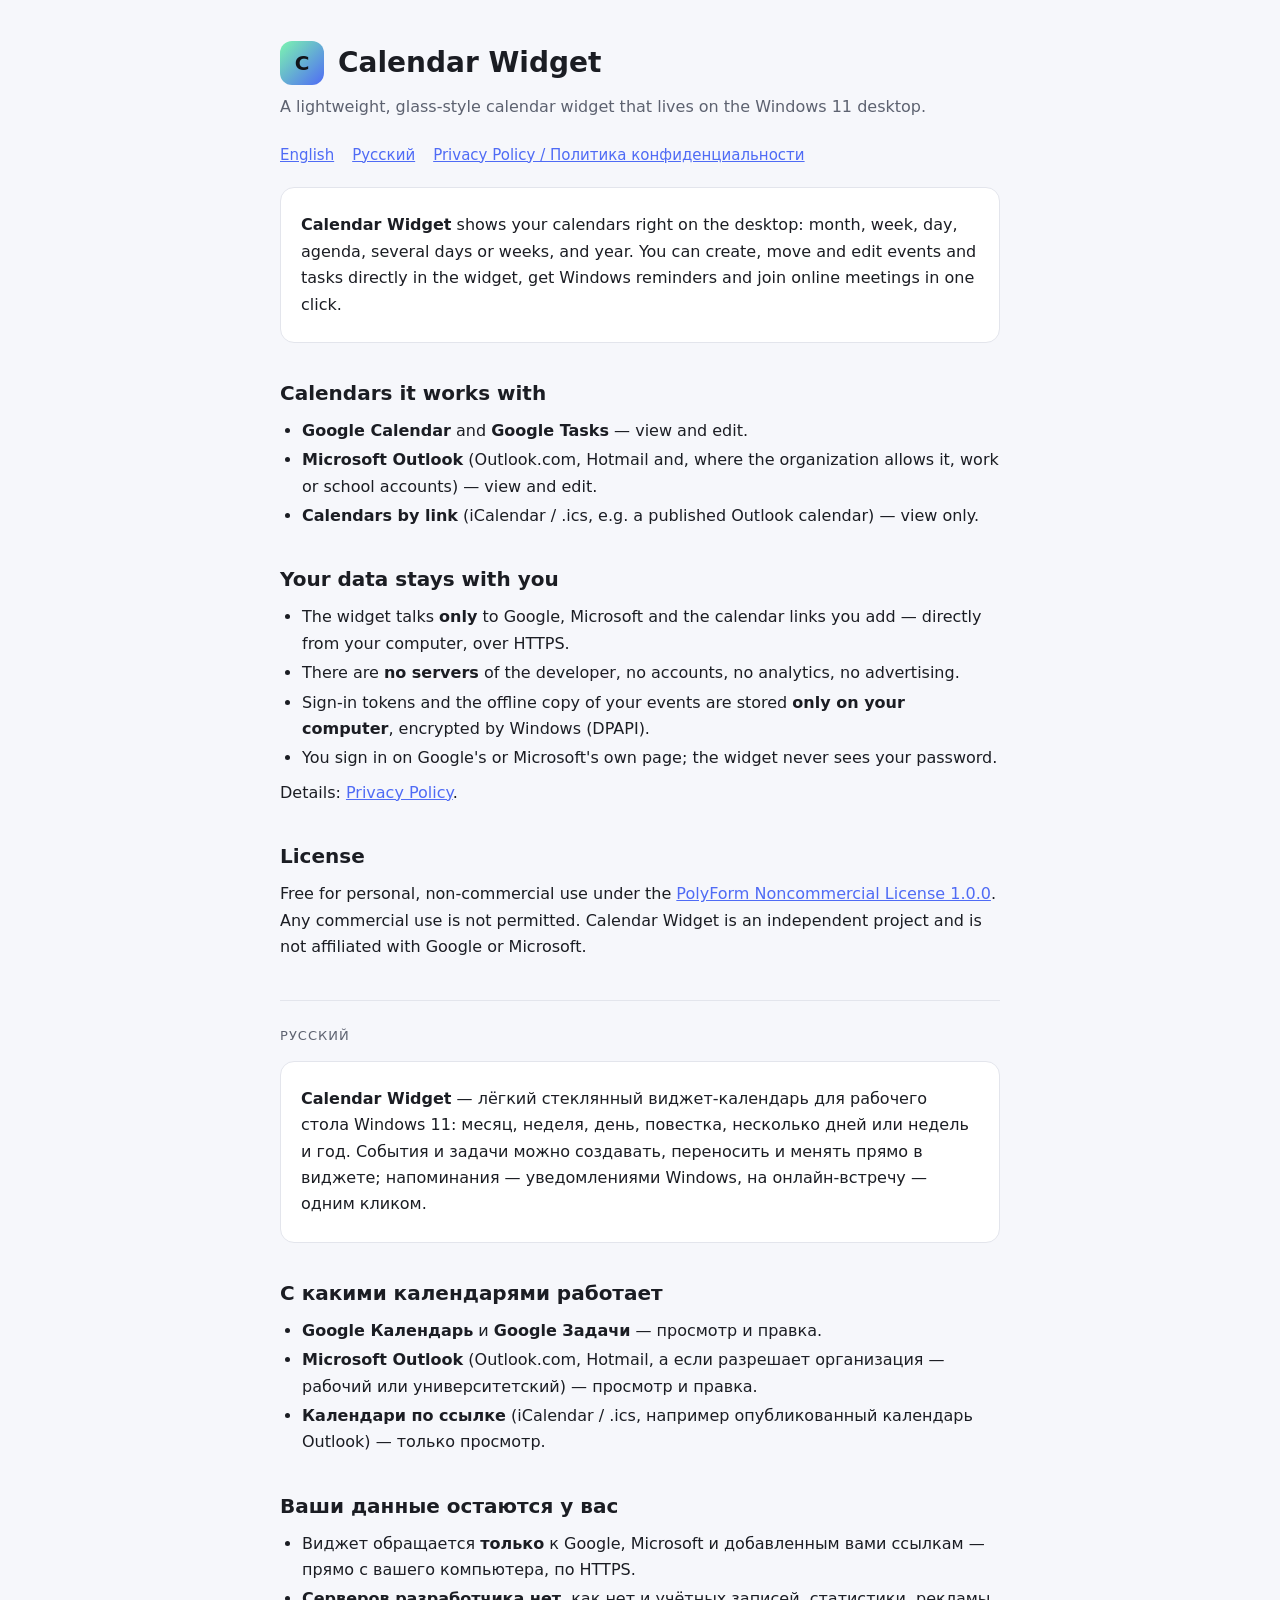
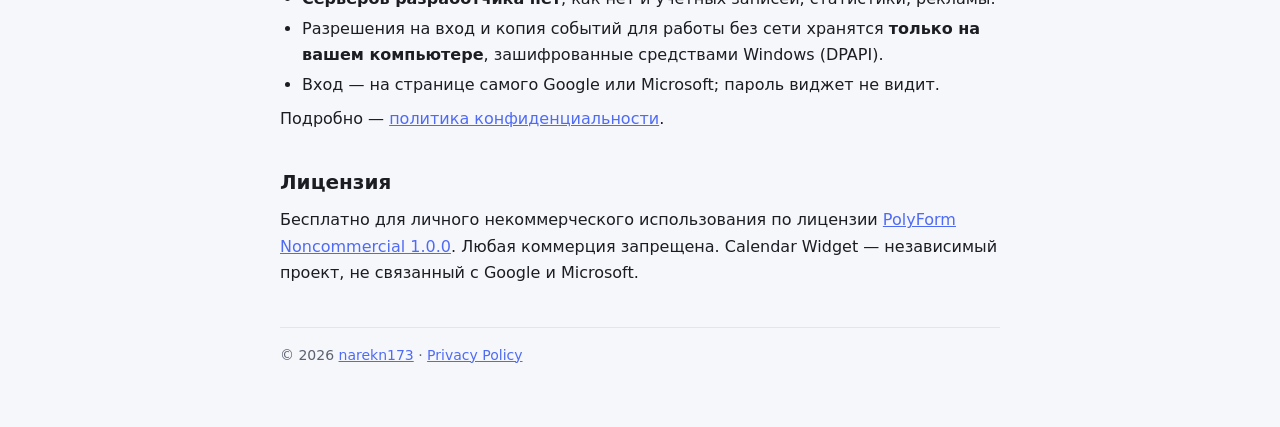
==== calendar-widget/index.html @ b2a7fce1 "Calendar Widget: about page and privacy policy" ====
<!doctype html>
<html lang="en">
<head>
<meta charset="utf-8">
<meta name="viewport" content="width=device-width, initial-scale=1">
<title>Calendar Widget — a calendar widget for Windows 11</title>
<meta name="description" content="Calendar Widget: a lightweight glass calendar widget for the Windows 11 desktop. Google Calendar, Google Tasks and Outlook.">
<link rel="stylesheet" href="style.css">
</head>
<body>
<main>
<header><div class="logo">C</div><h1>Calendar Widget</h1></header>
<p class="lead">A lightweight, glass-style calendar widget that lives on the Windows 11 desktop.</p>
<nav><a href="#en">English</a><a href="#ru">Русский</a><a href="privacy.html">Privacy Policy / Политика конфиденциальности</a></nav>

<section id="en">
<div class="card">
<p><b>Calendar Widget</b> shows your calendars right on the desktop: month, week, day, agenda, several days or weeks, and year.
You can create, move and edit events and tasks directly in the widget, get Windows reminders and join online meetings in one click.</p>
</div>
<h2>Calendars it works with</h2>
<ul>
<li><b>Google Calendar</b> and <b>Google Tasks</b> — view and edit.</li>
<li><b>Microsoft Outlook</b> (Outlook.com, Hotmail and, where the organization allows it, work or school accounts) — view and edit.</li>
<li><b>Calendars by link</b> (iCalendar / .ics, e.g. a published Outlook calendar) — view only.</li>
</ul>
<h2>Your data stays with you</h2>
<ul>
<li>The widget talks <b>only</b> to Google, Microsoft and the calendar links you add — directly from your computer, over HTTPS.</li>
<li>There are <b>no servers</b> of the developer, no accounts, no analytics, no advertising.</li>
<li>Sign-in tokens and the offline copy of your events are stored <b>only on your computer</b>, encrypted by Windows (DPAPI).</li>
<li>You sign in on Google's or Microsoft's own page; the widget never sees your password.</li>
</ul>
<p>Details: <a href="privacy.html">Privacy Policy</a>.</p>
<h2>License</h2>
<p>Free for personal, non-commercial use under the <a href="https://polyformproject.org/licenses/noncommercial/1.0.0/">PolyForm Noncommercial License 1.0.0</a>.
Any commercial use is not permitted. Calendar Widget is an independent project and is not affiliated with Google or Microsoft.</p>
</section>

<section id="ru">
<div class="lang">Русский</div>
<div class="card">
<p><b>Calendar Widget</b> — лёгкий стеклянный виджет-календарь для рабочего стола Windows 11: месяц, неделя, день, повестка, несколько дней
или недель и год. События и задачи можно создавать, переносить и менять прямо в виджете; напоминания — уведомлениями Windows,
на онлайн-встречу — одним кликом.</p>
</div>
<h2>С какими календарями работает</h2>
<ul>
<li><b>Google Календарь</b> и <b>Google Задачи</b> — просмотр и правка.</li>
<li><b>Microsoft Outlook</b> (Outlook.com, Hotmail, а если разрешает организация — рабочий или университетский) — просмотр и правка.</li>
<li><b>Календари по ссылке</b> (iCalendar / .ics, например опубликованный календарь Outlook) — только просмотр.</li>
</ul>
<h2>Ваши данные остаются у вас</h2>
<ul>
<li>Виджет обращается <b>только</b> к Google, Microsoft и добавленным вами ссылкам — прямо с вашего компьютера, по HTTPS.</li>
<li><b>Серверов разработчика нет</b>, как нет и учётных записей, статистики, рекламы.</li>
<li>Разрешения на вход и копия событий для работы без сети хранятся <b>только на вашем компьютере</b>, зашифрованные средствами Windows (DPAPI).</li>
<li>Вход — на странице самого Google или Microsoft; пароль виджет не видит.</li>
</ul>
<p>Подробно — <a href="privacy.html#ru">политика конфиденциальности</a>.</p>
<h2>Лицензия</h2>
<p>Бесплатно для личного некоммерческого использования по лицензии <a href="https://polyformproject.org/licenses/noncommercial/1.0.0/">PolyForm Noncommercial 1.0.0</a>.
Любая коммерция запрещена. Calendar Widget — независимый проект, не связанный с Google и Microsoft.</p>
</section>

<footer>© 2026 <a href="https://github.com/narekn173">narekn173</a> · <a href="privacy.html">Privacy Policy</a></footer>
</main>
</body>
</html>
---- calendar-widget/style.css ----
:root{color-scheme:light dark;--bg:#f6f7fb;--card:#fff;--text:#1b1d23;--muted:#5d6270;--line:#e3e5ec;--accent:#4f6bf5}
@media (prefers-color-scheme:dark){:root{--bg:#12141a;--card:#1b1e27;--text:#edeff3;--muted:#9aa0ad;--line:#2a2e3a;--accent:#7cf5b0}}
*{box-sizing:border-box}
body{margin:0;background:var(--bg);color:var(--text);font:16px/1.65 "Segoe UI Variable Text","Segoe UI",system-ui,-apple-system,sans-serif}
main{max-width:760px;margin:0 auto;padding:40px 20px 60px}
header{display:flex;align-items:center;gap:14px;margin-bottom:8px}
.logo{width:44px;height:44px;border-radius:12px;background:linear-gradient(135deg,#7cf5b0,#4f6bf5);display:grid;place-items:center;color:#12141a;font-weight:800;font-size:20px}
h1{font-size:28px;margin:0}
h2{font-size:20px;margin:34px 0 8px}
h3{font-size:16px;margin:22px 0 4px}
p{margin:8px 0}
.lead{color:var(--muted);margin:4px 0 22px}
.card{background:var(--card);border:1px solid var(--line);border-radius:14px;padding:16px 20px;margin:14px 0}
ul{margin:6px 0;padding-left:22px}
li{margin:3px 0}
a{color:var(--accent)}
nav{display:flex;flex-wrap:wrap;gap:8px 18px;margin:0 0 20px;font-size:15px}
.lang{font-size:13px;color:var(--muted);text-transform:uppercase;letter-spacing:.08em;margin-top:40px;border-top:1px solid var(--line);padding-top:24px}
code{font-family:Consolas,monospace;font-size:14px;background:var(--card);border:1px solid var(--line);border-radius:6px;padding:1px 6px}
footer{color:var(--muted);font-size:14px;margin-top:40px;border-top:1px solid var(--line);padding-top:16px}
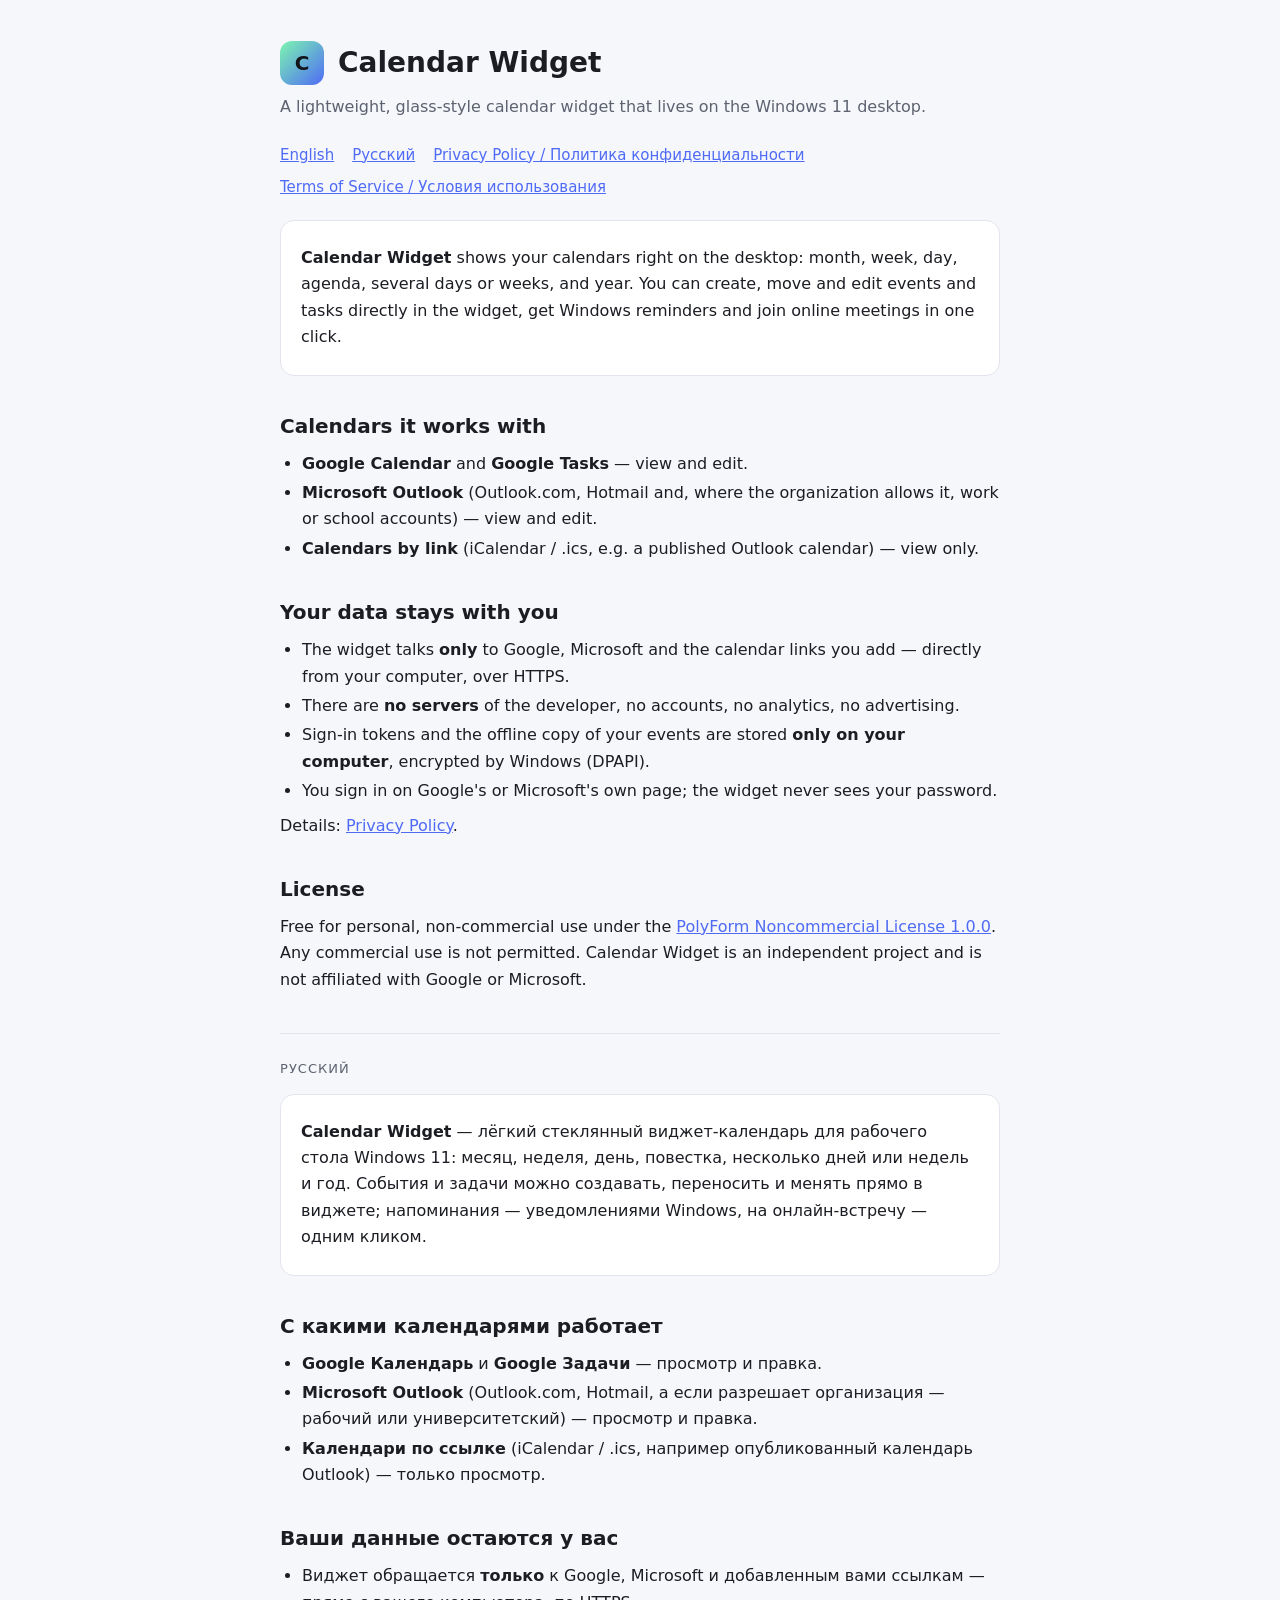
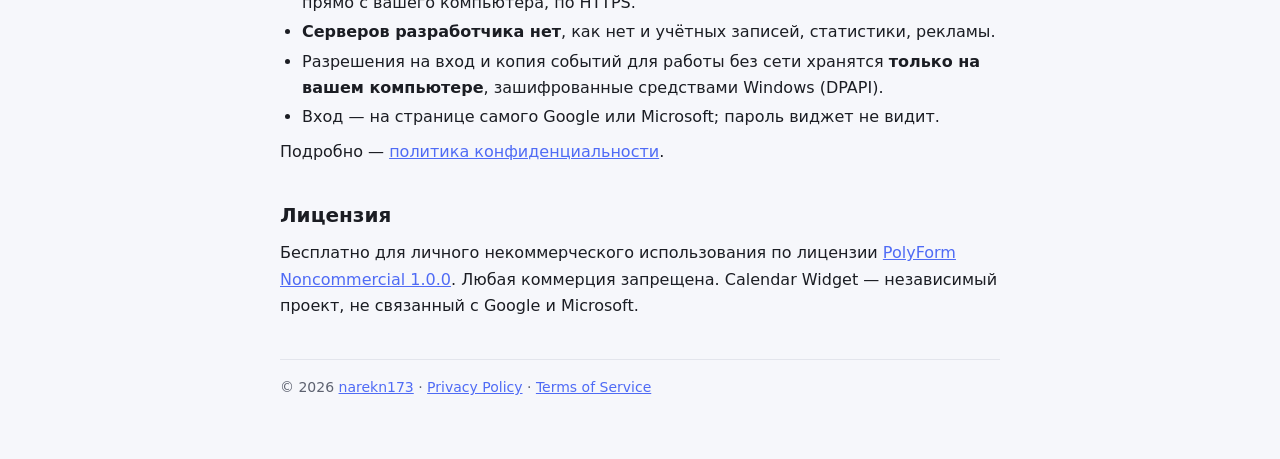
==== commit 93d514d2: "Calendar Widget: link the terms of service" ====
--- a/calendar-widget/index.html
+++ b/calendar-widget/index.html
@@ -11,7 +11,7 @@
 <main>
 <header><div class="logo">C</div><h1>Calendar Widget</h1></header>
 <p class="lead">A lightweight, glass-style calendar widget that lives on the Windows 11 desktop.</p>
-<nav><a href="#en">English</a><a href="#ru">Русский</a><a href="privacy.html">Privacy Policy / Политика конфиденциальности</a></nav>
+<nav><a href="#en">English</a><a href="#ru">Русский</a><a href="privacy.html">Privacy Policy / Политика конфиденциальности</a><a href="terms.html">Terms of Service / Условия использования</a></nav>
 
 <section id="en">
 <div class="card">
@@ -63,7 +63,7 @@
 Любая коммерция запрещена. Calendar Widget — независимый проект, не связанный с Google и Microsoft.</p>
 </section>
 
-<footer>© 2026 <a href="https://github.com/narekn173">narekn173</a> · <a href="privacy.html">Privacy Policy</a></footer>
+<footer>© 2026 <a href="https://github.com/narekn173">narekn173</a> · <a href="privacy.html">Privacy Policy</a> · <a href="terms.html">Terms of Service</a></footer>
 </main>
 </body>
 </html>
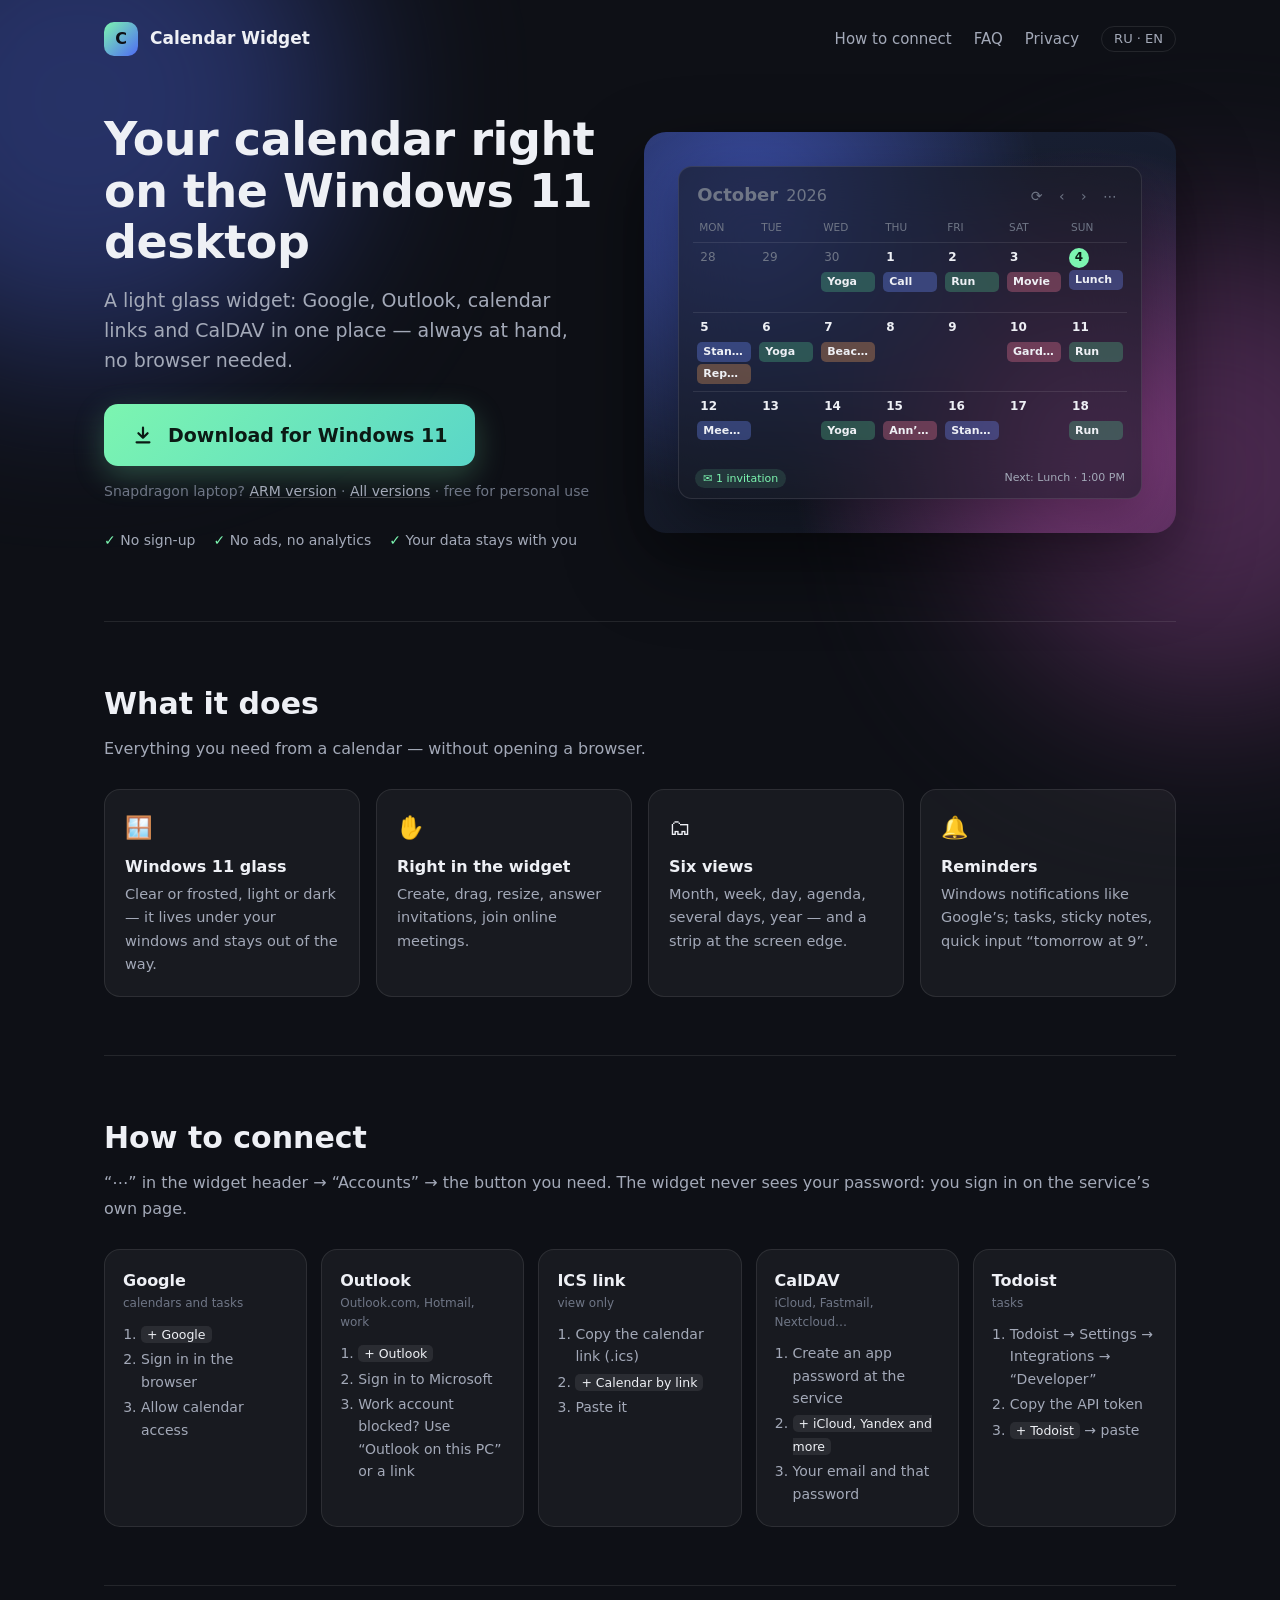
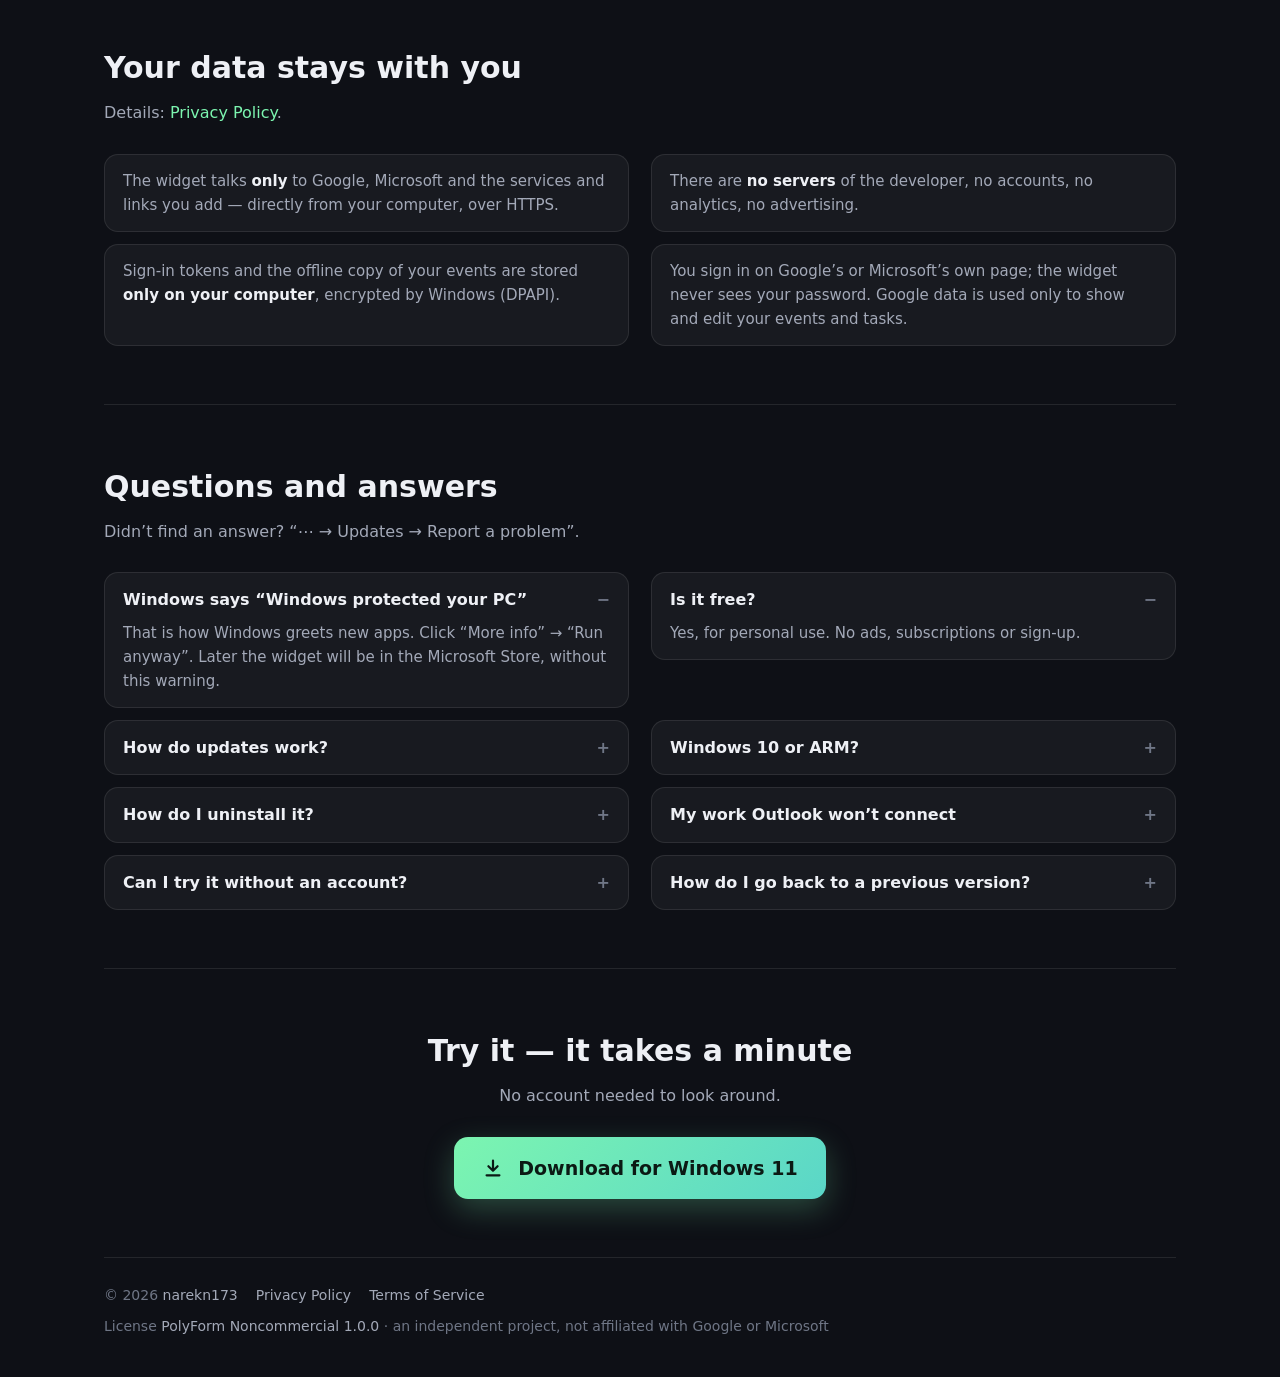
==== commit cb87a2a1: "Calendar Widget: new home page — Download button (latest release, x64/ARM), how to connect, FAQ, RU/" ====
--- a/calendar-widget/index.html
+++ b/calendar-widget/index.html
@@ -1,69 +1,236 @@
 <!doctype html>
-<html lang="en">
+<html lang="en" data-l="en">
 <head>
 <meta charset="utf-8">
 <meta name="viewport" content="width=device-width, initial-scale=1">
-<title>Calendar Widget — a calendar widget for Windows 11</title>
-<meta name="description" content="Calendar Widget: a lightweight glass calendar widget for the Windows 11 desktop. Google Calendar, Google Tasks and Outlook.">
-<link rel="stylesheet" href="style.css">
+<title>Calendar Widget — a calendar on the Windows 11 desktop</title>
+<meta name="description" content="Calendar Widget: a lightweight glass calendar widget for the Windows 11 desktop. Google Calendar, Google Tasks, Outlook, calendar links, CalDAV and Todoist.">
+<meta name="color-scheme" content="dark">
+<style>
+:root{--bg:#0e1016;--text:#eef0f5;--muted:#a3a9b8;--faint:#6f7686;--line:rgba(255,255,255,.09);--glass:rgba(24,27,36,.62);--card:rgba(255,255,255,.045);--accent:#7cf5b0}
+*{box-sizing:border-box}
+html{overflow-x:clip}
+html[data-l=ru] [lang=en],html[data-l=en] [lang=ru]{display:none!important}
+body{margin:0;background:var(--bg);color:var(--text);font:16px/1.6 "Segoe UI Variable Text","Segoe UI",system-ui,-apple-system,sans-serif;overflow-x:hidden}
+a{color:var(--accent);text-decoration:none}
+a:hover{text-decoration:underline}
+.wrap{max-width:1120px;margin:0 auto;padding:0 24px;position:relative;z-index:1}
+.blob{position:absolute;border-radius:50%;filter:blur(90px);opacity:.55;z-index:0;pointer-events:none}
+header.top{display:flex;align-items:center;gap:12px;padding:22px 0;flex-wrap:wrap}
+.logo{width:34px;height:34px;border-radius:10px;background:linear-gradient(135deg,#7cf5b0,#4f6bf5);display:grid;place-items:center;color:#0e1016;font-weight:800}
+.brand{font-weight:600;font-size:17px}
+.top nav{margin-left:auto;display:flex;gap:8px 22px;font-size:15px;flex-wrap:wrap;align-items:center}
+.top nav a{color:var(--muted)}
+.langbtn{background:none;border:1px solid var(--line);border-radius:999px;padding:2px 12px;color:var(--muted);font:inherit;font-size:13px;cursor:pointer}
+.hero>*{min-width:0}
+.hero{display:grid;grid-template-columns:minmax(0,1fr) minmax(0,1.08fr);gap:48px;align-items:center;padding:36px 0 70px}
+.hero h1{font-size:46px;line-height:1.12;margin:0 0 16px;letter-spacing:-.01em}
+.lead{font-size:19px;color:var(--muted);margin:0 0 28px;max-width:470px}
+.dl{display:inline-flex;align-items:center;gap:14px;background:linear-gradient(135deg,#7cf5b0,#5ad6c8);color:#0b1a14;font-weight:700;font-size:19px;padding:16px 28px;border-radius:14px;box-shadow:0 10px 30px rgba(124,245,176,.25)}
+.dl:hover{text-decoration:none;filter:brightness(1.05)}
+.dl svg{width:22px;height:22px;flex:none}
+.dl small{display:block;font-weight:500;font-size:13px;opacity:.75}
+.meta{margin-top:14px;color:var(--faint);font-size:14px}
+.meta a{color:var(--muted);text-decoration:underline;text-decoration-color:rgba(255,255,255,.2)}
+.trust{display:flex;flex-wrap:wrap;gap:6px 18px;margin-top:26px;color:var(--muted);font-size:14px}
+.trust>span::before{content:"✓ ";color:var(--accent)}
+.desk{border-radius:22px;padding:34px;background:radial-gradient(circle at 20% 20%,#3b4ea8 0,transparent 55%),radial-gradient(circle at 85% 80%,#8a3f86 0,transparent 55%),linear-gradient(160deg,#1a2238,#121620);box-shadow:0 30px 80px rgba(0,0,0,.45)}
+.w{background:var(--glass);backdrop-filter:blur(30px);border:1px solid rgba(255,255,255,.1);border-radius:14px;padding:14px 14px 10px;box-shadow:0 18px 50px rgba(0,0,0,.35)}
+.w .h{display:flex;align-items:baseline;gap:8px;padding:0 4px 10px}
+.w .h b{font-size:18px}.w .h span{color:var(--faint)}
+.w .h i{margin-left:auto;font-style:normal;color:var(--faint);letter-spacing:6px;font-size:14px}
+.g{display:grid;grid-template-columns:repeat(7,minmax(0,1fr));font-size:11px}
+.g .dn{color:var(--faint);padding:0 6px 6px;font-size:10.5px;text-transform:uppercase}
+.g .d{border-top:1px solid var(--line);min-height:70px;padding:5px 4px}
+.g .n{font-size:12px;font-weight:600;padding:0 3px 3px;display:block}
+.g .o .n{color:var(--faint);font-weight:400}
+.g .t .n{display:inline-grid;place-items:center;width:20px;height:20px;border-radius:50%;background:var(--accent);color:#0b1a14}
+.e{display:block;border-radius:5px;padding:1px 6px;margin:2px 0;white-space:nowrap;overflow:hidden;text-overflow:ellipsis;font-weight:600}
+.c1{background:rgba(110,140,255,.32)}.c2{background:rgba(80,200,140,.3)}.c3{background:rgba(240,120,150,.32)}.c4{background:rgba(240,160,90,.32)}
+.w .f{display:flex;gap:8px;padding:8px 2px 0;font-size:11px;color:var(--muted)}
+.w .f em{font-style:normal;background:rgba(124,245,176,.12);color:var(--accent);border-radius:999px;padding:1px 8px}
+section{padding:58px 0;border-top:1px solid var(--line)}
+section h2{font-size:30px;margin:0 0 8px}
+.sub{color:var(--muted);margin:0 0 28px}
+video{width:100%;border-radius:18px;display:block;background:#000}
+.cols{display:grid;grid-template-columns:repeat(4,1fr);gap:16px}
+.feat,.svc,details{background:var(--card);border:1px solid var(--line);border-radius:16px}
+.feat{padding:20px}
+.feat b{display:block;font-size:16px;margin:8px 0 4px}.feat p{margin:0;color:var(--muted);font-size:14.5px}
+.ic{font-size:22px}
+.steps{display:grid;grid-template-columns:repeat(5,1fr);gap:14px}
+.svc{padding:18px}
+.svc b{font-size:16px}.svc .k{display:block;font-size:12px;color:var(--faint)}
+.svc ol{margin:10px 0 0;padding-left:18px;color:var(--muted);font-size:14px}
+.svc li{margin:3px 0}
+kbd,code{font:12.5px "Segoe UI",system-ui,sans-serif;background:rgba(255,255,255,.08);border-radius:5px;padding:1px 6px;color:var(--text)}
+code{font-family:Consolas,monospace}
+.data{display:grid;grid-template-columns:1fr 1fr;gap:12px 22px}
+.data p{margin:0;background:var(--card);border:1px solid var(--line);border-radius:14px;padding:14px 18px;color:var(--muted);font-size:15px}
+.data b{color:var(--text)}
+.faq{display:grid;grid-template-columns:1fr 1fr;gap:12px 22px;align-items:start}
+details{padding:14px 18px;border-radius:14px}
+details summary{font-weight:600;cursor:pointer;list-style:none}
+details summary::-webkit-details-marker{display:none}
+details summary::after{content:"+";float:right;color:var(--faint);margin-left:10px}
+details[open] summary::after{content:"−"}
+details p{color:var(--muted);margin:8px 0 0;font-size:15px}
+.cta{text-align:center}
+footer{border-top:1px solid var(--line);padding:26px 0 40px;color:var(--faint);font-size:14px;display:flex;gap:8px 18px;flex-wrap:wrap}
+footer a{color:var(--muted)}
+@media (max-width:900px){.hero{grid-template-columns:minmax(0,1fr);gap:32px}.hero h1{font-size:36px}.cols{grid-template-columns:1fr 1fr}.steps{grid-template-columns:1fr 1fr}.faq,.data{grid-template-columns:1fr}}
+@media (max-width:560px){.wrap{padding:0 16px}.cols,.steps{grid-template-columns:1fr}.desk{padding:14px}.g .d{min-height:54px}.e{font-size:10px;padding:1px 3px}.dl{font-size:17px;padding:14px 20px}.top nav a.nav{display:none}}
+</style>
 </head>
 <body>
+<div class="blob" style="width:520px;height:520px;background:#3b4ea8;left:-180px;top:-160px"></div>
+<div class="blob" style="width:460px;height:460px;background:#7a3d7c;right:-160px;top:240px"></div>
+<div class="wrap">
+<header class="top">
+  <div class="logo">C</div><div class="brand">Calendar Widget</div>
+  <nav>
+    <a class="nav" id="nav-video" href="#video" hidden><span lang="ru">Видео</span><span lang="en">Video</span></a>
+    <a class="nav" href="#connect"><span lang="ru">Как подключить</span><span lang="en">How to connect</span></a>
+    <a class="nav" href="#faq"><span lang="ru">Вопросы</span><span lang="en">FAQ</span></a>
+    <a href="privacy.html"><span lang="ru">Конфиденциальность</span><span lang="en">Privacy</span></a>
+    <button class="langbtn" id="lang" type="button" aria-label="Language">RU · EN</button>
+  </nav>
+</header>
+
 <main>
-<header><div class="logo">C</div><h1>Calendar Widget</h1></header>
-<p class="lead">A lightweight, glass-style calendar widget that lives on the Windows 11 desktop.</p>
-<nav><a href="#en">English</a><a href="#ru">Русский</a><a href="privacy.html">Privacy Policy / Политика конфиденциальности</a><a href="terms.html">Terms of Service / Условия использования</a></nav>
-
-<section id="en">
-<div class="card">
-<p><b>Calendar Widget</b> shows your calendars right on the desktop: month, week, day, agenda, several days or weeks, and year.
-You can create, move and edit events and tasks directly in the widget, get Windows reminders and join online meetings in one click.</p>
+<div class="hero">
+  <div>
+    <h1><span lang="ru">Календарь прямо на рабочем столе Windows&nbsp;11</span><span lang="en">Your calendar right on the Windows&nbsp;11 desktop</span></h1>
+    <p class="lead"><span lang="ru">Лёгкий стеклянный виджет: Google, Outlook, ссылки и CalDAV в одном месте — всегда под рукой, без открытия браузера.</span><span lang="en">A light glass widget: Google, Outlook, calendar links and CalDAV in one place — always at hand, no browser needed.</span></p>
+    <a class="dl" id="dl" href="https://github.com/narekn173/calendar-widget-releases/releases/latest"><svg viewBox="0 0 24 24" fill="none" stroke="currentColor" stroke-width="2.4" stroke-linecap="round" aria-hidden="true"><path d="M12 4v11m0 0 5-5m-5 5-5-5M5 20h14"/></svg>
+      <span><span lang="ru">Скачать для Windows 11</span><span lang="en">Download for Windows 11</span><small id="dl-meta"></small></span></a>
+    <div class="meta"><span id="other-line"><span lang="ru">Ноутбук на Snapdragon? </span><span lang="en">Snapdragon laptop? </span><a id="dl-other" href="https://github.com/narekn173/calendar-widget-releases/releases/latest"><span lang="ru">Версия для ARM</span><span lang="en">ARM version</span></a> · </span><a href="https://github.com/narekn173/calendar-widget-releases/releases"><span lang="ru">Все версии</span><span lang="en">All versions</span></a> · <span lang="ru">бесплатно для личного использования</span><span lang="en">free for personal use</span></div>
+    <div class="trust"><span><span lang="ru">Без регистрации</span><span lang="en">No sign-up</span></span><span><span lang="ru">Без рекламы и статистики</span><span lang="en">No ads, no analytics</span></span><span><span lang="ru">Данные — только у вас</span><span lang="en">Your data stays with you</span></span></div>
+  </div>
+  <div class="desk" aria-hidden="true">
+    <div class="w">
+      <div class="h"><b><span lang="ru">Октябрь</span><span lang="en">October</span></b><span>2026</span><i>⟳ ‹ › ⋯</i></div>
+      <div class="g">
+        <div class="dn"><span lang="ru">Пн</span><span lang="en">Mon</span></div><div class="dn"><span lang="ru">Вт</span><span lang="en">Tue</span></div><div class="dn"><span lang="ru">Ср</span><span lang="en">Wed</span></div><div class="dn"><span lang="ru">Чт</span><span lang="en">Thu</span></div><div class="dn"><span lang="ru">Пт</span><span lang="en">Fri</span></div><div class="dn"><span lang="ru">Сб</span><span lang="en">Sat</span></div><div class="dn"><span lang="ru">Вс</span><span lang="en">Sun</span></div>
+        <div class="d o"><span class="n">28</span></div><div class="d o"><span class="n">29</span></div><div class="d o"><span class="n">30</span><span class="e c2"><span lang="ru">Йога</span><span lang="en">Yoga</span></span></div>
+        <div class="d"><span class="n">1</span><span class="e c1"><span lang="ru">Созвон</span><span lang="en">Call</span></span></div><div class="d"><span class="n">2</span><span class="e c2"><span lang="ru">Пробежка</span><span lang="en">Run</span></span></div>
+        <div class="d"><span class="n">3</span><span class="e c3"><span lang="ru">Кино</span><span lang="en">Movie</span></span></div><div class="d t"><span class="n">4</span><span class="e c1"><span lang="ru">Обед</span><span lang="en">Lunch</span></span></div>
+        <div class="d"><span class="n">5</span><span class="e c1"><span lang="ru">Планёрка</span><span lang="en">Stand-up</span></span><span class="e c4"><span lang="ru">Отчёт</span><span lang="en">Report</span></span></div><div class="d"><span class="n">6</span><span class="e c2"><span lang="ru">Йога</span><span lang="en">Yoga</span></span></div>
+        <div class="d"><span class="n">7</span><span class="e c4"><span lang="ru">Отпуск у моря</span><span lang="en">Beach trip</span></span></div><div class="d"><span class="n">8</span></div><div class="d"><span class="n">9</span></div>
+        <div class="d"><span class="n">10</span><span class="e c3"><span lang="ru">Дача</span><span lang="en">Garden</span></span></div><div class="d"><span class="n">11</span><span class="e c2"><span lang="ru">Пробежка</span><span lang="en">Run</span></span></div>
+        <div class="d"><span class="n">12</span><span class="e c1"><span lang="ru">Встреча</span><span lang="en">Meeting</span></span></div><div class="d"><span class="n">13</span></div><div class="d"><span class="n">14</span><span class="e c2"><span lang="ru">Йога</span><span lang="en">Yoga</span></span></div>
+        <div class="d"><span class="n">15</span><span class="e c3"><span lang="ru">Др Ани 🎂</span><span lang="en">Ann’s bday 🎂</span></span></div><div class="d"><span class="n">16</span><span class="e c1"><span lang="ru">Планёрка</span><span lang="en">Stand-up</span></span></div><div class="d"><span class="n">17</span></div>
+        <div class="d"><span class="n">18</span><span class="e c2"><span lang="ru">Пробежка</span><span lang="en">Run</span></span></div>
+      </div>
+      <div class="f"><em>✉ <span lang="ru">1 приглашение</span><span lang="en">1 invitation</span></em><span style="margin-left:auto"><span lang="ru">Следующее: Обед · 13:00</span><span lang="en">Next: Lunch · 1:00 PM</span></span></div>
+    </div>
+  </div>
 </div>
-<h2>Calendars it works with</h2>
-<ul>
-<li><b>Google Calendar</b> and <b>Google Tasks</b> — view and edit.</li>
-<li><b>Microsoft Outlook</b> (Outlook.com, Hotmail and, where the organization allows it, work or school accounts) — view and edit.</li>
-<li><b>Calendars by link</b> (iCalendar / .ics, e.g. a published Outlook calendar) — view only.</li>
-</ul>
-<h2>Your data stays with you</h2>
-<ul>
-<li>The widget talks <b>only</b> to Google, Microsoft and the calendar links you add — directly from your computer, over HTTPS.</li>
-<li>There are <b>no servers</b> of the developer, no accounts, no analytics, no advertising.</li>
-<li>Sign-in tokens and the offline copy of your events are stored <b>only on your computer</b>, encrypted by Windows (DPAPI).</li>
-<li>You sign in on Google's or Microsoft's own page; the widget never sees your password.</li>
-</ul>
-<p>Details: <a href="privacy.html">Privacy Policy</a>.</p>
-<h2>License</h2>
-<p>Free for personal, non-commercial use under the <a href="https://polyformproject.org/licenses/noncommercial/1.0.0/">PolyForm Noncommercial License 1.0.0</a>.
-Any commercial use is not permitted. Calendar Widget is an independent project and is not affiliated with Google or Microsoft.</p>
-</section>
-
-<section id="ru">
-<div class="lang">Русский</div>
-<div class="card">
-<p><b>Calendar Widget</b> — лёгкий стеклянный виджет-календарь для рабочего стола Windows 11: месяц, неделя, день, повестка, несколько дней
-или недель и год. События и задачи можно создавать, переносить и менять прямо в виджете; напоминания — уведомлениями Windows,
-на онлайн-встречу — одним кликом.</p>
+
+<section id="video" hidden>
+  <h2><span lang="ru">20 секунд — и всё понятно</span><span lang="en">20 seconds and you get it</span></h2>
+  <p class="sub"><span lang="ru">Стекло на рабочем столе, перетаскивание дел, свёрнутая полоса у края экрана.</span><span lang="en">Glass on the desktop, drag and drop, the strip at the screen edge.</span></p>
+  <video id="vid" src="video.mp4" poster="video-poster.jpg" autoplay muted loop playsinline preload="metadata"></video>
+</section>
+
+<section>
+  <h2><span lang="ru">Что умеет</span><span lang="en">What it does</span></h2>
+  <p class="sub"><span lang="ru">Всё, что нужно от календаря, — не открывая браузер.</span><span lang="en">Everything you need from a calendar — without opening a browser.</span></p>
+  <div class="cols">
+    <div class="feat"><span class="ic">🪟</span><b><span lang="ru">Стекло Windows 11</span><span lang="en">Windows 11 glass</span></b><p><span lang="ru">Прозрачный или матовый, светлый или тёмный — живёт под окнами и не мешает.</span><span lang="en">Clear or frosted, light or dark — it lives under your windows and stays out of the way.</span></p></div>
+    <div class="feat"><span class="ic">✋</span><b><span lang="ru">Прямо в виджете</span><span lang="en">Right in the widget</span></b><p><span lang="ru">Создать, перетащить, растянуть, ответить на приглашение, присоединиться к встрече.</span><span lang="en">Create, drag, resize, answer invitations, join online meetings.</span></p></div>
+    <div class="feat"><span class="ic">🗂</span><b><span lang="ru">Шесть видов</span><span lang="en">Six views</span></b><p><span lang="ru">Месяц, неделя, день, повестка, несколько дней, год — и полоса у края экрана.</span><span lang="en">Month, week, day, agenda, several days, year — and a strip at the screen edge.</span></p></div>
+    <div class="feat"><span class="ic">🔔</span><b><span lang="ru">Напоминания</span><span lang="en">Reminders</span></b><p><span lang="ru">Уведомлениями Windows, как в Google; задачи, стикеры, быстрый ввод «завтра в 9».</span><span lang="en">Windows notifications like Google’s; tasks, sticky notes, quick input “tomorrow at 9”.</span></p></div>
+  </div>
+</section>
+
+<section id="connect">
+  <h2><span lang="ru">Как подключить</span><span lang="en">How to connect</span></h2>
+  <p class="sub"><span lang="ru">«⋯» в шапке виджета → «Аккаунты» → нужная кнопка. Пароль виджет не видит: вход — на странице самой службы.</span><span lang="en">“⋯” in the widget header → “Accounts” → the button you need. The widget never sees your password: you sign in on the service’s own page.</span></p>
+  <div class="steps">
+    <div class="svc"><b>Google</b><span class="k"><span lang="ru">календари и задачи</span><span lang="en">calendars and tasks</span></span><ol><li><kbd>+ Google</kbd></li><li><span lang="ru">Войти в браузере</span><span lang="en">Sign in in the browser</span></li><li><span lang="ru">Разрешить доступ к календарю</span><span lang="en">Allow calendar access</span></li></ol></div>
+    <div class="svc"><b>Outlook</b><span class="k">Outlook.com, Hotmail, <span lang="ru">рабочий</span><span lang="en">work</span></span><ol><li><kbd>+ Outlook</kbd></li><li><span lang="ru">Войти в Microsoft</span><span lang="en">Sign in to Microsoft</span></li><li><span lang="ru">Рабочий не пускает? — «Outlook на этом ПК» или ссылка</span><span lang="en">Work account blocked? Use “Outlook on this PC” or a link</span></li></ol></div>
+    <div class="svc"><b><span lang="ru">Ссылка ICS</span><span lang="en">ICS link</span></b><span class="k"><span lang="ru">только просмотр</span><span lang="en">view only</span></span><ol><li><span lang="ru">Скопировать ссылку на календарь (.ics)</span><span lang="en">Copy the calendar link (.ics)</span></li><li><kbd><span lang="ru">+ Календарь по ссылке</span><span lang="en">+ Calendar by link</span></kbd></li><li><span lang="ru">Вставить</span><span lang="en">Paste it</span></li></ol></div>
+    <div class="svc"><b>CalDAV</b><span class="k">iCloud, Fastmail, Nextcloud…</span><ol><li><span lang="ru">Создать пароль приложения у службы</span><span lang="en">Create an app password at the service</span></li><li><kbd><span lang="ru">+ Яндекс, iCloud и др.</span><span lang="en">+ iCloud, Yandex and more</span></kbd></li><li><span lang="ru">Адрес почты и этот пароль</span><span lang="en">Your email and that password</span></li></ol></div>
+    <div class="svc"><b>Todoist</b><span class="k"><span lang="ru">задачи</span><span lang="en">tasks</span></span><ol><li><span lang="ru">Todoist → Настройки → Интеграции → «Для разработчиков»</span><span lang="en">Todoist → Settings → Integrations → “Developer”</span></li><li><span lang="ru">Скопировать токен</span><span lang="en">Copy the API token</span></li><li><kbd>+ Todoist</kbd> → <span lang="ru">вставить</span><span lang="en">paste</span></li></ol></div>
+  </div>
+</section>
+
+<section id="data">
+  <h2><span lang="ru">Ваши данные остаются у вас</span><span lang="en">Your data stays with you</span></h2>
+  <p class="sub"><span lang="ru">Подробно — в <a href="privacy.html#ru">политике конфиденциальности</a>.</span><span lang="en">Details: <a href="privacy.html">Privacy Policy</a>.</span></p>
+  <div class="data">
+    <p><span lang="ru">Виджет обращается <b>только</b> к Google, Microsoft и добавленным вами службам и ссылкам — прямо с вашего компьютера, по HTTPS.</span><span lang="en">The widget talks <b>only</b> to Google, Microsoft and the services and links you add — directly from your computer, over HTTPS.</span></p>
+    <p><span lang="ru"><b>Серверов разработчика нет</b>, как нет и учётных записей, статистики, рекламы.</span><span lang="en">There are <b>no servers</b> of the developer, no accounts, no analytics, no advertising.</span></p>
+    <p><span lang="ru">Разрешения на вход и копия событий хранятся <b>только на вашем компьютере</b>, зашифрованные средствами Windows (DPAPI).</span><span lang="en">Sign-in tokens and the offline copy of your events are stored <b>only on your computer</b>, encrypted by Windows (DPAPI).</span></p>
+    <p><span lang="ru">Вход — на странице самого Google или Microsoft; пароль виджет не видит. Данные Google используются только чтобы показывать и менять ваши события и задачи.</span><span lang="en">You sign in on Google’s or Microsoft’s own page; the widget never sees your password. Google data is used only to show and edit your events and tasks.</span></p>
+  </div>
+</section>
+
+<section id="faq">
+  <h2><span lang="ru">Вопросы и ответы</span><span lang="en">Questions and answers</span></h2>
+  <p class="sub"><span lang="ru">Не нашли ответ — «⋯ → Обновления → Сообщить о проблеме».</span><span lang="en">Didn’t find an answer? “⋯ → Updates → Report a problem”.</span></p>
+  <div class="faq">
+    <details open><summary><span lang="ru">Windows пишет «Система Windows защитила ваш компьютер»</span><span lang="en">Windows says “Windows protected your PC”</span></summary><p><span lang="ru">Так Windows встречает новые программы. Нажмите «Подробнее» → «Выполнить в любом случае». Позже виджет появится в Microsoft Store — там предупреждения нет.</span><span lang="en">That is how Windows greets new apps. Click “More info” → “Run anyway”. Later the widget will be in the Microsoft Store, without this warning.</span></p></details>
+    <details open><summary><span lang="ru">Это бесплатно?</span><span lang="en">Is it free?</span></summary><p><span lang="ru">Да, для личного использования. Без рекламы, подписок и регистрации.</span><span lang="en">Yes, for personal use. No ads, subscriptions or sign-up.</span></p></details>
+    <details><summary><span lang="ru">Как обновлять?</span><span lang="en">How do updates work?</span></summary><p><span lang="ru">Виджет раз в день проверяет новую версию и ставит её по кнопке «Обновить» — настройки и вход остаются.</span><span lang="en">Once a day the widget checks for a new version and installs it when you click “Update” — settings and sign-ins stay.</span></p></details>
+    <details><summary><span lang="ru">Работает на Windows 10 или на ARM?</span><span lang="en">Windows 10 or ARM?</span></summary><p><span lang="ru">Нужна Windows 11 (стекло — её). Для ноутбуков на Snapdragon есть своя сборка ARM — кнопка «Скачать» сама предложит нужную.</span><span lang="en">Windows 11 is required (the glass is hers). Snapdragon laptops have their own ARM build — the Download button picks the right one.</span></p></details>
+    <details><summary><span lang="ru">Как удалить?</span><span lang="en">How do I uninstall it?</span></summary><p><span lang="ru">«Параметры → Приложения» → «Календарь». Удаление спросит, стереть ли и ваши данные.</span><span lang="en">“Settings → Apps” → “Calendar”. The uninstaller asks whether to erase your data too.</span></p></details>
+    <details><summary><span lang="ru">Рабочий Outlook не подключается</span><span lang="en">My work Outlook won’t connect</span></summary><p><span lang="ru">Некоторые организации запрещают сторонние программы. Подойдёт «Outlook на этом компьютере» или календарь по ссылке.</span><span lang="en">Some organizations block third-party apps. Use “Outlook on this computer” or a calendar link instead.</span></p></details>
+    <details><summary><span lang="ru">Можно попробовать без аккаунта?</span><span lang="en">Can I try it without an account?</span></summary><p><span lang="ru">Да: на первом экране — «Посмотреть на примере».</span><span lang="en">Yes: “Try with sample data” on the first screen.</span></p></details>
+    <details><summary><span lang="ru">Не нравится — как вернуть прошлую версию?</span><span lang="en">How do I go back to a previous version?</span></summary><p><span lang="ru">«⋯ → Обновления → Прошлые версии»: скачайте нужный установщик и запустите — данные останутся.</span><span lang="en">“⋯ → Updates → Previous versions”: download the installer you want and run it — your data stays.</span></p></details>
+  </div>
+</section>
+
+<section class="cta">
+  <h2><span lang="ru">Попробуйте — это минута</span><span lang="en">Try it — it takes a minute</span></h2>
+  <p class="sub"><span lang="ru">Без аккаунта можно сразу «Посмотреть на примере».</span><span lang="en">No account needed to look around.</span></p>
+  <a class="dl" id="dl2" href="https://github.com/narekn173/calendar-widget-releases/releases/latest"><svg viewBox="0 0 24 24" fill="none" stroke="currentColor" stroke-width="2.4" stroke-linecap="round" aria-hidden="true"><path d="M12 4v11m0 0 5-5m-5 5-5-5M5 20h14"/></svg><span><span lang="ru">Скачать для Windows 11</span><span lang="en">Download for Windows 11</span></span></a>
+</section>
+</main>
+
+<footer><span>© 2026 <a href="https://github.com/narekn173">narekn173</a></span><a href="privacy.html"><span lang="ru">Политика конфиденциальности</span><span lang="en">Privacy Policy</span></a><a href="terms.html"><span lang="ru">Условия использования</span><span lang="en">Terms of Service</span></a><span><span lang="ru">Лицензия</span><span lang="en">License</span> <a href="https://polyformproject.org/licenses/noncommercial/1.0.0/">PolyForm Noncommercial 1.0.0</a> · <span lang="ru">независимый проект, не связан с Google и Microsoft</span><span lang="en">an independent project, not affiliated with Google or Microsoft</span></span></footer>
 </div>
-<h2>С какими календарями работает</h2>
-<ul>
-<li><b>Google Календарь</b> и <b>Google Задачи</b> — просмотр и правка.</li>
-<li><b>Microsoft Outlook</b> (Outlook.com, Hotmail, а если разрешает организация — рабочий или университетский) — просмотр и правка.</li>
-<li><b>Календари по ссылке</b> (iCalendar / .ics, например опубликованный календарь Outlook) — только просмотр.</li>
-</ul>
-<h2>Ваши данные остаются у вас</h2>
-<ul>
-<li>Виджет обращается <b>только</b> к Google, Microsoft и добавленным вами ссылкам — прямо с вашего компьютера, по HTTPS.</li>
-<li><b>Серверов разработчика нет</b>, как нет и учётных записей, статистики, рекламы.</li>
-<li>Разрешения на вход и копия событий для работы без сети хранятся <b>только на вашем компьютере</b>, зашифрованные средствами Windows (DPAPI).</li>
-<li>Вход — на странице самого Google или Microsoft; пароль виджет не видит.</li>
-</ul>
-<p>Подробно — <a href="privacy.html#ru">политика конфиденциальности</a>.</p>
-<h2>Лицензия</h2>
-<p>Бесплатно для личного некоммерческого использования по лицензии <a href="https://polyformproject.org/licenses/noncommercial/1.0.0/">PolyForm Noncommercial 1.0.0</a>.
-Любая коммерция запрещена. Calendar Widget — независимый проект, не связанный с Google и Microsoft.</p>
-</section>
-
-<footer>© 2026 <a href="https://github.com/narekn173">narekn173</a> · <a href="privacy.html">Privacy Policy</a> · <a href="terms.html">Terms of Service</a></footer>
-</main>
+<script>
+// язык: сохранённый, иначе язык браузера (русский — ru, остальные — en)
+(function () {
+  var root = document.documentElement, saved = null;
+  try { saved = localStorage.getItem('cw-lang'); } catch (e) {}
+  function set(l) { root.dataset.l = l; root.lang = l; try { localStorage.setItem('cw-lang', l); } catch (e) {} }
+  set(saved || (/^ru\b/i.test(navigator.language || '') ? 'ru' : 'en'));
+  document.getElementById('lang').onclick = function () { set(root.dataset.l === 'ru' ? 'en' : 'ru'); render(); };
+
+  // «Скачать»: последний выпуск, установщик под процессор (ARM — где браузер это сообщает); без связи — страница выпусков
+  var rel = null, arm = false;
+  function render() {
+    if (!rel) return;
+    var ru = root.dataset.l === 'ru', ver = rel.tag_name.replace(/^v/, '');
+    var x64 = rel.assets.filter(function (a) { return /^CalendarWidget-Setup-[\d.]+\.exe$/.test(a.name); })[0];
+    var a64 = rel.assets.filter(function (a) { return /^CalendarWidget-Setup-[\d.]+-arm64\.exe$/.test(a.name); })[0];
+    var main = arm && a64 ? a64 : x64, other = main === a64 ? x64 : a64;
+    if (!main) return;
+    document.getElementById('dl').href = document.getElementById('dl2').href = main.browser_download_url;
+    document.getElementById('dl-meta').textContent = (ru ? 'версия ' : 'version ') + ver + ' · ' + Math.round(main.size / 1048576) + (ru ? ' МБ · ' : ' MB · ') + (main === a64 ? 'ARM' : 'x64');
+    var line = document.getElementById('other-line');
+    if (!other) { line.hidden = true; return; }
+    line.innerHTML = (other === a64
+      ? '<span lang="ru">Ноутбук на Snapdragon? </span><span lang="en">Snapdragon laptop? </span><a href=""><span lang="ru">Версия для ARM</span><span lang="en">ARM version</span></a> · '
+      : '<span lang="ru">Обычный ПК? </span><span lang="en">Regular PC? </span><a href=""><span lang="ru">Версия для x64</span><span lang="en">x64 version</span></a> · ');
+    line.querySelector('a').href = other.browser_download_url;
+  }
+  var uad = navigator.userAgentData, he = 'getHigh' + 'EntropyValues'; // имя по частям: в списке личного есть его подстрока
+  var hint = uad && uad[he]
+    ? uad[he](['architecture']).then(function (v) { arm = v.architecture === 'arm'; }, function () {})
+    : Promise.resolve();
+  fetch('https://api.github.com/repos/narekn173/calendar-widget-releases/releases/latest')
+    .then(function (r) { return r.ok ? r.json() : null; })
+    .then(function (j) { rel = j && j.assets ? j : null; return hint; })
+    .then(render, function () {});
+
+  // видео — когда оно есть на сайте
+  var v = document.getElementById('vid');
+  v.addEventListener('loadeddata', function () { document.getElementById('video').hidden = false; document.getElementById('nav-video').hidden = false; });
+})();
+</script>
 </body>
 </html>
